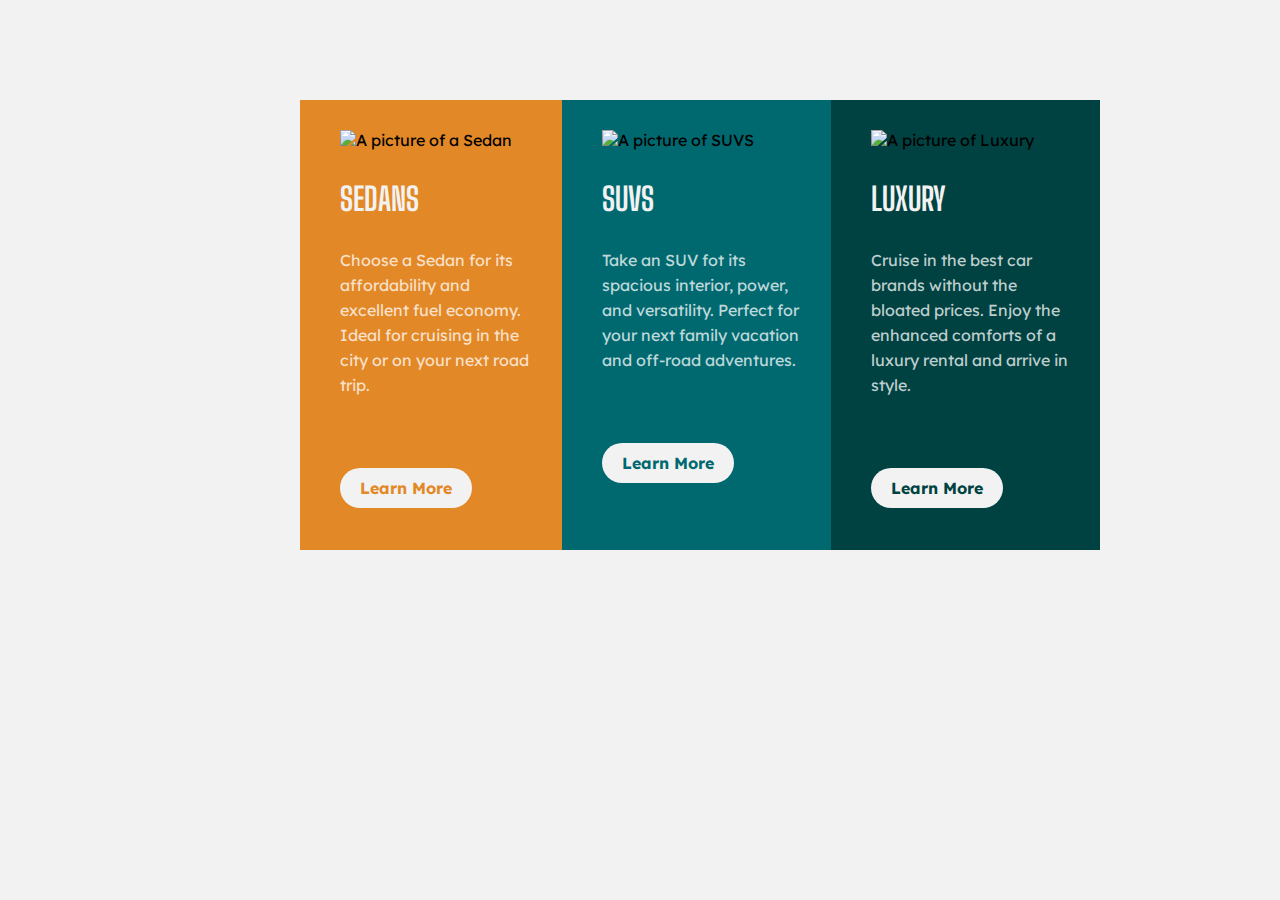
==== index.html @ 8d36298f "Updated" ====
<!DOCTYPE html>
<html lang="en">
<head>
    <meta charset="UTF-8">
    <meta http-equiv="X-UA-Compatible" content="IE=edge">
    <meta name="viewport" content="width=device-width, initial-scale=1.0">
    <title>Nice cars</title>
    <link rel="stylesheet" href="style.css">
</head>
<body>
    <header></header>
    <main>
        <div class="flex-container">

            <div class="sedans together">
                <div class="sed-img">
                    <img src="icon-sedans.svg" alt="A picture of a Sedan">
                </div>
                <div class="sed-con">
                    <h1>SEDANS</h1>
                    <p>Choose a Sedan for its affordability and excellent fuel economy. Ideal for cruising in the city or on your next road trip.</p>
                    <button><b>Learn More</b></button>
                </div>
            </div>

            <div class="suvs together">
                <div class="suvs-img">
                    <img src="icon-suvs.svg" alt="A picture of SUVS">
                </div>
                <div class="suvs-con">
                    <h1>SUVS</h1>
                    <p>Take an SUV fot its spacious interior, power, and versatility. Perfect for your next family vacation and off-road adventures.</p>
                    <button><b>Learn More</b></button>
                </div>
            </div>

            <div class="luxury together">
                <div class="lux-img">
                    <img src="icon-luxury.svg" alt="A picture of Luxury">
                </div>
                <div class="lux-con">
                    <h1>LUXURY</h1>
                    <p>Cruise in the best car brands without the bloated prices. Enjoy the enhanced comforts of a luxury rental and arrive in style.</p>
                    <button><b>Learn More</b></button>
                </div>
            </div>

        </div>
    </main>
    <footer></footer>
</body>
</html>
---- style.css ----
@import url('https://fonts.googleapis.com/css2?family=Big+Shoulders+Display:wght@700&display=swap');
@import url('https://fonts.googleapis.com/css2?family=Lexend+Deca&display=swap');
*{
    box-sizing: border-box;
    margin: 0;
    padding: 0;
    font-family: 'Lexend Deca', sans-serif;
    
}
body{
    background-color: hsl(0, 0%, 95%);
}
.flex-container{
    display: flex;
    width: 800px;
    height: 450px;
    justify-content: center;
    align-content: center;
    margin-left: 300px;
    margin-top: 100px;
    border: 50px;
    border-radius: 20px;
}
.flex-container h1{
    color: hsl(0, 0%, 95%);
    padding-top: 30px;
    font-family: 'Big Shoulders Display', cursive;
}
.flex-container p{
    color: hsla(0, 0%, 100%, 0.75);
    padding-top: 30px;
    padding-bottom: 70px;
    font-size: 1em;
    line-height: 25px;
    box-sizing: border-box;
    border-radius: 10px;
    overflow: hidden;
}
.together{
    width: 33.333333333;
    padding-left: 40px;
    padding-top: 30px;
    padding-right: 30px;
}
.flex-container button{
    background-color: hsl(0, 0%, 95%);
    border-radius: 25px;
    border: none;
    padding: 10px 20px;
    font-size: 1em;
}
/*Sedans design*/
.sedans{
    background-color: hsl(31, 77%, 52%);
}
.sedans button{
    color: hsl(31, 77%, 52%);
    
}

/*SUVS design*/
.suvs{
    background-color: hsl(184, 100%, 22%);
}
.suvs button{
    color: hsl(184, 100%, 22%);
}
/*LUXURY design*/
.luxury{
    background-color: hsl(179, 100%, 13%);
}
.luxury button{
    color: hsl(179, 100%, 13%);
}

                                   /*Mobile-375 design*/
@media only screen and (max-width: 600px){
    *{
        box-sizing: border-box;
        margin: 0;
        padding: 0;
        font-family: 'Lexend Deca', sans-serif;
        
    }
    body{
        background-color: hsl(0, 0%, 95%);
    }
    .flex-container{
        display: flex;
        flex-direction: column;
        width: 80%;
        height: 1300px;
        justify-content: center;
        align-content: center;
        margin-left: 35px;
        margin-right: 0px;
        margin-top: 50px;
        box-sizing: border-box;
        border-radius: 10px;
        overflow: hidden;
    }
    .flex-container h1{
        color: hsl(0, 0%, 95%);
        padding-top: 30px;
        font-size: 2.5em;
        font-family: 'Big Shoulders Display', cursive;
    }
    .flex-container p{
        color: hsla(0, 0%, 100%, 0.75);
        padding-top: 30px;
        padding-bottom: 70px;
        font-size: small;
        line-height: 25px;
    }
    .together{
        height: 100%;
        padding-left: 20px;
        padding-top: 25px;
        padding-right: 35px;
    }
    .flex-container button{
        background-color: hsl(0, 0%, 95%);
        border-radius: 25px;
        border: none;
        padding: 10px 20px;
        font-size: small;
    }
    /*Sedans design*/
    .sedans{
        background-color: hsl(31, 77%, 52%);
    }
    .sedans button{
        color: hsl(31, 77%, 52%);
        
    }
    
    /*SUVS design*/
    .suvs{
        background-color: hsl(184, 100%, 22%);
    }
    .suvs button{
        color: hsl(184, 100%, 22%);
    }
    /*LUXURY design*/
    .luxury{
        background-color: hsl(179, 100%, 13%);
    }
    .luxury button{
        color: hsl(179, 100%, 13%);
    }
    
}
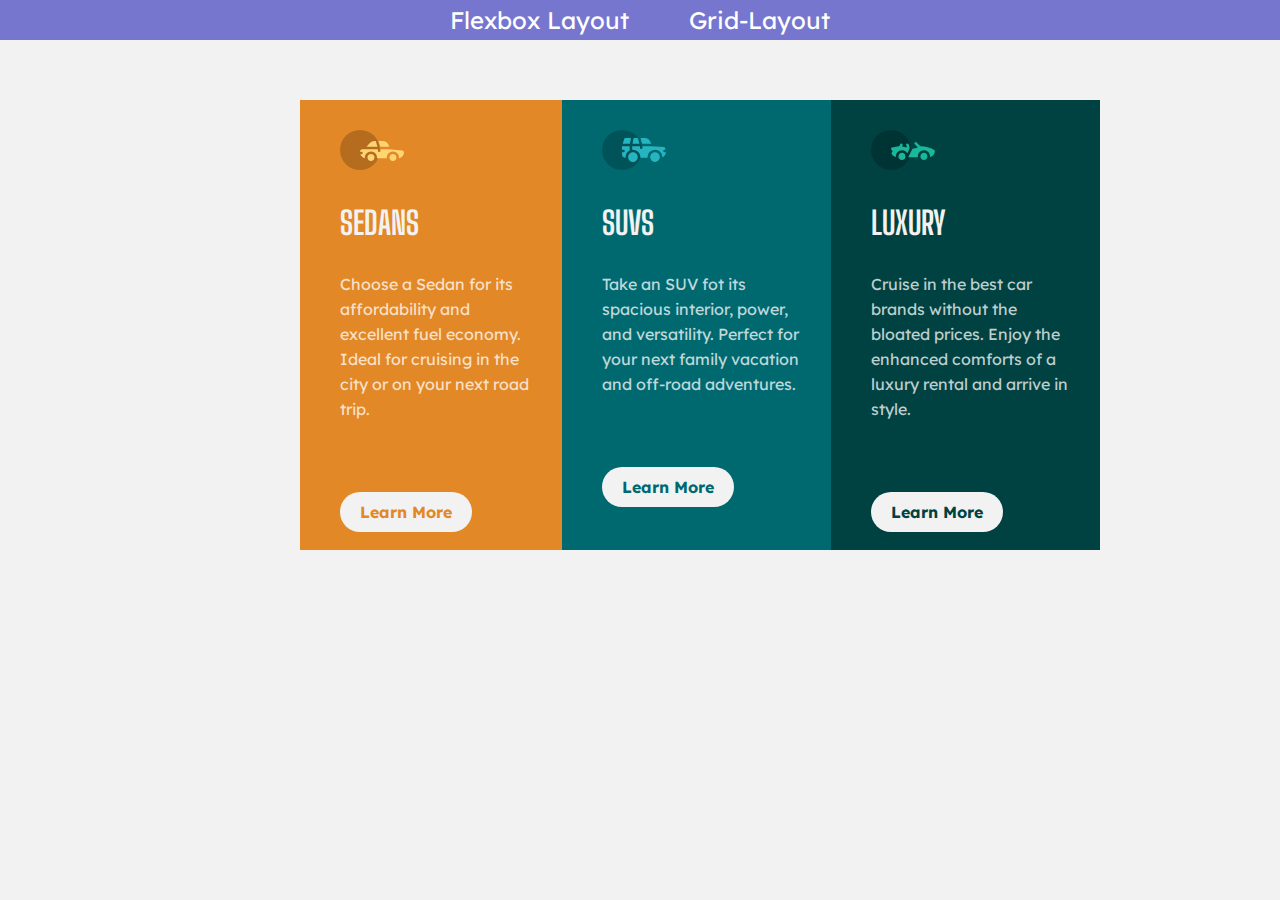
==== commit fe80ef4b: "updated the flex-layout and added the grid layout" ====
--- a/index.html
+++ b/index.html
@@ -8,7 +8,12 @@
     <link rel="stylesheet" href="style.css">
 </head>
 <body>
-    <header></header>
+    <header>
+        <nav>
+            <a href="index.html">Flexbox Layout</a>
+            <a href="grid.html">Grid-Layout</a>
+        </nav>
+    </header>
     <main>
         <div class="flex-container">
 
--- a/style.css
+++ b/style.css
@@ -9,6 +9,28 @@
 }
 body{
     background-color: hsl(0, 0%, 95%);
+}
+header{
+  
+    text-align: center;
+    
+}
+nav{
+    display: flex;
+    position: fixed;
+    top: 0;
+    align-content: center;
+    justify-content: center;
+    margin-left: 0px; 
+    background-color: rgb(118, 118, 207); 
+    width: 100%; 
+    
+}
+a{
+    padding: 5px 30px;
+    color: white;
+    font-size: x-large;
+    text-decoration: none;
 }
 .flex-container{
     display: flex;
@@ -72,6 +94,56 @@
 .luxury button{
     color: hsl(179, 100%, 13%);
 }
+                                        /*Grid Page*/
+.grid-body{
+    background-color: black;
+    display: flex;
+    height: 95vh;
+}
+.grid-main{
+    display: grid;
+    grid-template-areas: 
+    'a a a b b'
+    'a a a b b'
+    'a a a b b'
+    'a a a b b'
+    'c c d d d'
+    'c c d d d'
+    'c c e e e'
+    'c c e e e'
+    'c c e e e'
+    ;
+    width: 70%;
+    gap: 15px;
+    margin-top: 70px;
+    margin-left: 100px;
+    
+}
+.grid-main div{
+    padding: em;
+
+}
+.a-div{
+    background-color: rgba(201, 53, 8, 0.877);
+    grid-area: a;
+}
+.b-div{
+    background-color: rgb(255, 145, 0);
+    grid-area: b;
+}
+.c-div{
+    background-color: rgb(11, 168, 11);
+    grid-area: c;
+    padding-right: 40px;
+}
+.d-div{
+    background-color: rgb(1, 191, 216);
+    grid-area: d;
+}
+.e-div{
+    background-color: rgb(1, 191, 216);
+    grid-area: e;
+}
 
                                    /*Mobile-375 design*/
 @media only screen and (max-width: 600px){
@@ -84,6 +156,28 @@
     }
     body{
         background-color: hsl(0, 0%, 95%);
+    }
+    header{
+  
+        text-align: center;
+        
+    }
+    nav{
+        display: flex;
+        position: fixed;
+        top: 0;
+        align-content: center;
+        justify-content: center;
+        margin-left: 0px; 
+        background-color: rgb(118, 118, 207); 
+        width: 100%; 
+        
+    }
+    a{
+        padding: 5px 30px;
+        color: white;
+        font-size: medium;
+        text-decoration: none;
     }
     .flex-container{
         display: flex;
@@ -94,7 +188,8 @@
         align-content: center;
         margin-left: 35px;
         margin-right: 0px;
-        margin-top: 50px;
+        margin-top: 70px;
+        margin-bottom: 80px;
         box-sizing: border-box;
         border-radius: 10px;
         overflow: hidden;
@@ -148,5 +243,60 @@
     .luxury button{
         color: hsl(179, 100%, 13%);
     }
-    
-}+
+                                /*Grid Page mobile 375*/
+    .grid-body{
+        background-color: black;
+        display: flex;
+        height: 60vh;
+    }
+    .grid-main{
+        display: grid;
+        grid-template-areas: 
+        'a a a b b'
+        'a a a b b'
+        'a a a b b'
+        'a a a b b'
+        'c c d d d'
+        'c c d d d'
+        'c c e e e'
+        'c c e e e'
+        'c c e e e'
+    ;
+        width: 80%;
+        gap: 5px;
+        margin-top: 220px;
+        margin-left: 35px;
+        
+    }
+    .grid-main div{
+        padding: em;
+    
+    }
+    .a-div{
+        background-color: rgba(201, 53, 8, 0.877);
+        grid-area: a;
+    }
+    .b-div{
+        background-color: rgb(255, 145, 0);
+        grid-area: b;
+    }
+    .c-div{
+        background-color: rgb(11, 168, 11);
+        grid-area: c;
+        padding-right: 40px;
+    }
+    .d-div{
+        background-color: rgb(1, 191, 216);
+        grid-area: d;
+    }
+    .e-div{
+        background-color: rgb(1, 191, 216);
+        grid-area: e;
+    }
+    
+}
+
+                              
+
+    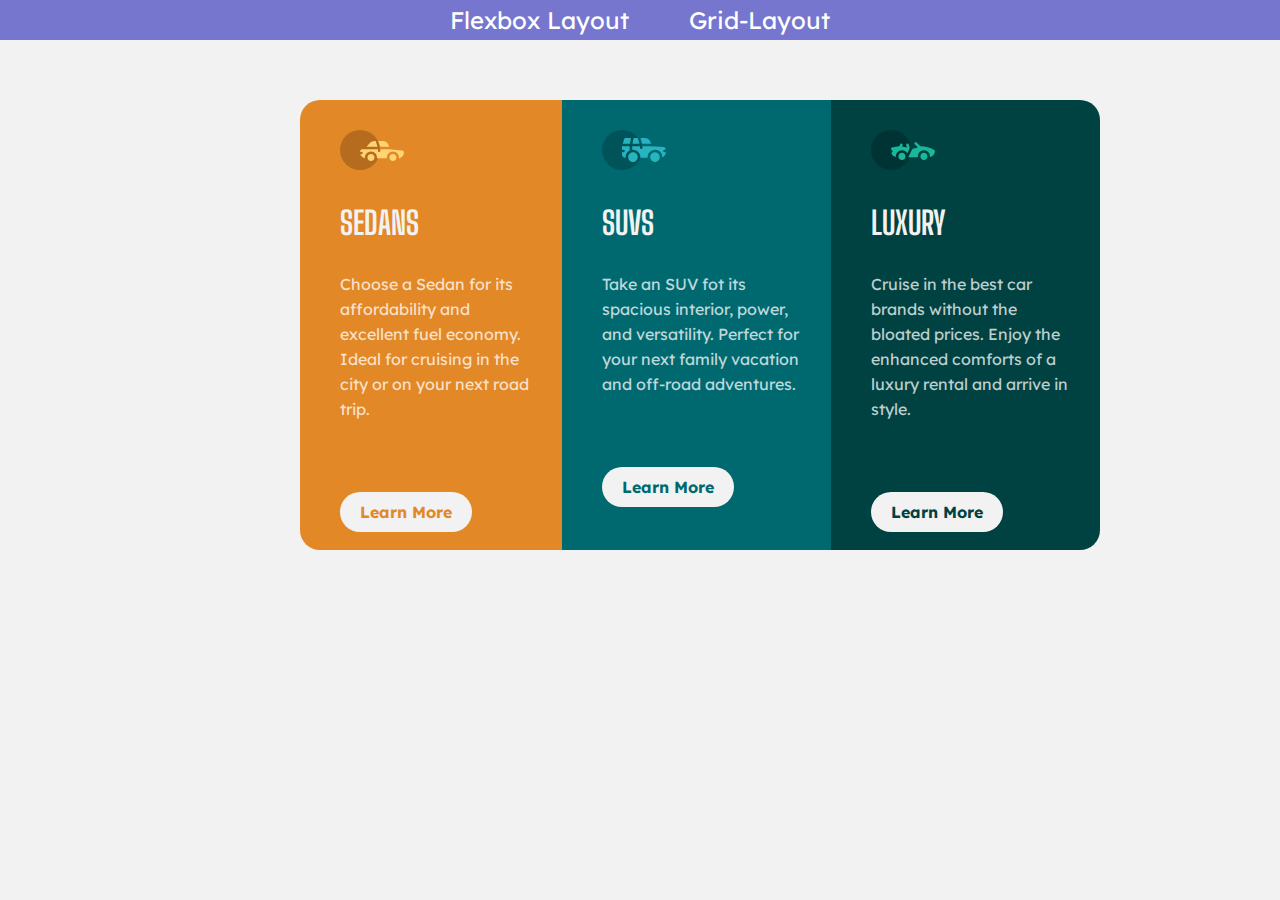
==== commit 52c76622: "updated" ====
--- a/index.html
+++ b/index.html
@@ -6,6 +6,7 @@
     <meta name="viewport" content="width=device-width, initial-scale=1.0">
     <title>Nice cars</title>
     <link rel="stylesheet" href="style.css">
+    <link rel="shortcut icon" href="favicon-32x32.png" type="image/x-icon">
 </head>
 <body>
     <header>
--- a/style.css
+++ b/style.css
@@ -42,6 +42,7 @@
     margin-top: 100px;
     border: 50px;
     border-radius: 20px;
+    overflow: hidden;
 }
 .flex-container h1{
     color: hsl(0, 0%, 95%);
@@ -191,7 +192,7 @@
         margin-top: 70px;
         margin-bottom: 80px;
         box-sizing: border-box;
-        border-radius: 10px;
+        border-radius: 10px 10px 10px 10px;
         overflow: hidden;
     }
     .flex-container h1{
